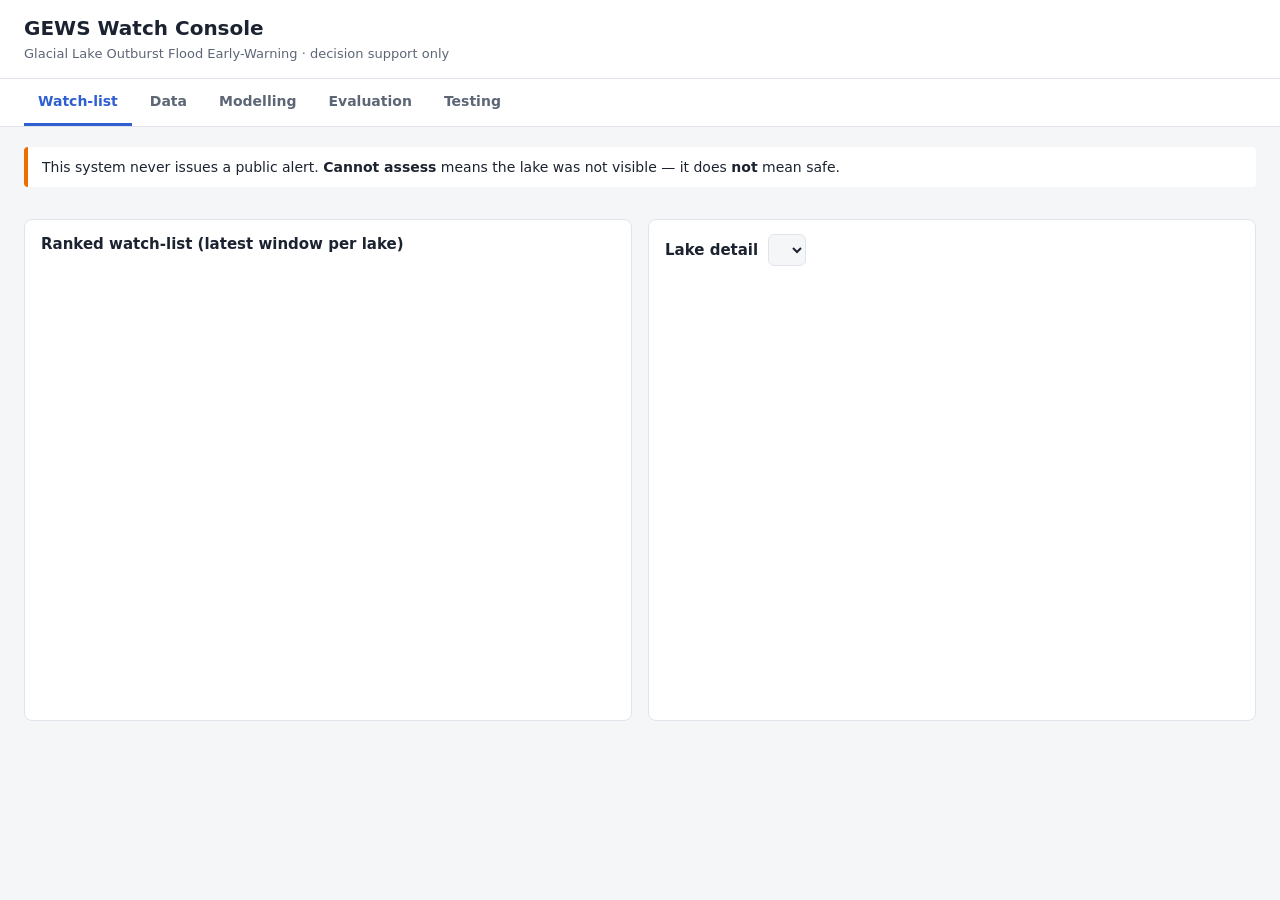
==== dashboard/frontend/index.html @ b3be7887 "your message" ====
<!doctype html>
<html lang="en">
<head>
  <meta charset="utf-8">
  <meta name="viewport" content="width=device-width, initial-scale=1">
  <title>GEWS Watch Console</title>
  <link rel="stylesheet" href="styles.css">
  <script src="/vendor/plotly.min.js"></script>
</head>
<body>
<header>
  <div class="brand">
    <h1>GEWS Watch Console</h1>
    <span class="sub">Glacial Lake Outburst Flood Early-Warning · decision support only</span>
  </div>
  <div id="versions" class="versions"></div>
</header>

<nav id="tabs">
  <button data-tab="watch" class="active">Watch-list</button>
  <button data-tab="data">Data</button>
  <button data-tab="model">Modelling</button>
  <button data-tab="eval">Evaluation</button>
  <button data-tab="tests">Testing</button>
</nav>

<main>
  <!-- WATCH-LIST -->
  <section id="tab-watch" class="tab active">
    <div class="notice">This system never issues a public alert. <b>Cannot assess</b> means the lake
      was not visible — it does <b>not</b> mean safe.</div>
    <div id="watch-kpis" class="kpis"></div>
    <div class="grid two">
      <div class="card">
        <h2>Ranked watch-list (latest window per lake)</h2>
        <div class="table-wrap"><table id="watch-table"></table></div>
      </div>
      <div class="card">
        <h2>Lake detail <select id="lake-select"></select></h2>
        <div id="lake-chart" class="chart tall"></div>
        <div id="lake-meta" class="meta"></div>
      </div>
    </div>
  </section>

  <!-- DATA -->
  <section id="tab-data" class="tab">
    <div id="data-kpis" class="kpis"></div>
    <div class="grid two">
      <div class="card"><h2>Signal coverage by lake (% of windows with a value)</h2>
        <div id="coverage-chart" class="chart tall"></div></div>
      <div class="card"><h2>Transformed signals <select id="data-lake-select"></select></h2>
        <div id="signals-chart" class="chart tall"></div></div>
    </div>
    <div class="grid two">
      <div class="card"><h2>Per-signal anomaly scores (Isolation Forest)</h2>
        <div id="persignal-chart" class="chart"></div></div>
      <div class="card"><h2>Descriptive statistics</h2>
        <div class="table-wrap"><table id="stats-table"></table></div></div>
    </div>
    <div class="card"><h2>Static terrain (DEM)</h2>
      <div class="table-wrap"><table id="dem-table"></table></div></div>
    <div class="card"><h2>Per-lake data inventory</h2>
      <div class="table-wrap short"><table id="inventory-table"></table></div></div>
  </section>

  <!-- MODELLING -->
  <section id="tab-model" class="tab">
    <div id="model-kpis" class="kpis"></div>
    <div class="grid two">
      <div class="card"><h2>Detector comparison</h2>
        <p class="hint">Run-up peak on South Lhonak (higher = sees the event) vs. false-alarm % on the other lakes (lower = calmer).</p>
        <div id="detector-chart" class="chart"></div></div>
      <div class="card"><h2>Signal ablation — peak run-up when one signal is dropped</h2>
        <div id="ablation-chart" class="chart"></div></div>
    </div>
    <div class="grid two">
      <div class="card"><h2>Risk-score distribution (assessed windows)</h2>
        <div id="hist-chart" class="chart"></div></div>
      <div class="card"><h2>Band mix by year</h2>
        <div id="year-chart" class="chart"></div></div>
    </div>
    <div class="grid two">
      <div class="card"><h2>Most frequent drivers</h2>
        <div id="driver-chart" class="chart"></div></div>
      <div class="card"><h2>Fusion weights &amp; configuration</h2>
        <div id="weights-chart" class="chart short"></div>
        <div id="config" class="meta"></div></div>
    </div>
    <div class="card"><h2>Abstention reasons</h2>
      <div class="table-wrap short"><table id="abstain-table"></table></div></div>
    <div class="card"><h2>Pipeline chart: South Lhonak 2023</h2>
      <img src="/api/images/south_lhonak_2023" alt="South Lhonak 2023 risk trajectory chart" class="figure"></div>
  </section>

  <!-- EVALUATION -->
  <section id="tab-eval" class="tab">
    <div class="actions"><button id="rerun-eval">Re-run evaluation</button><span id="rerun-status"></span></div>
    <div id="eval-kpis" class="kpis"></div>
    <div class="grid two">
      <div class="card"><h2>South Lhonak — weeks before the 4 Oct 2023 burst</h2>
        <div id="trajectory-chart" class="chart tall"></div></div>
      <div class="card"><h2>Threshold sweep — lead time vs. false alarms</h2>
        <div id="sweep-chart" class="chart tall"></div></div>
    </div>
    <div class="grid two">
      <div class="card"><h2>Detection metrics per band</h2>
        <div class="table-wrap"><table id="detection-table"></table></div></div>
      <div class="card"><h2>False alarms on control lakes</h2>
        <div id="fa-chart" class="chart"></div></div>
    </div>
    <div class="grid two">
      <div class="card"><h2>Leak / cheating check</h2><div id="leak" class="meta"></div></div>
      <div class="card"><h2>Unseen-lake generalisation</h2>
        <div id="unseen-chart" class="chart"></div></div>
    </div>
    <div class="card"><h2>Failure cases (worst false alarms)</h2>
      <div class="table-wrap"><table id="failure-table"></table></div></div>
    <div class="card"><h2>Pipeline chart: evaluation dashboard</h2>
      <img src="/api/images/evaluation_dashboard" alt="Evaluation dashboard chart from the pipeline" class="figure"></div>
  </section>

  <!-- TESTING -->
  <section id="tab-tests" class="tab">
    <div class="actions"><button id="run-tests">Run test suite</button><span id="tests-status"></span></div>
    <div id="test-kpis" class="kpis"></div>
    <div class="grid two">
      <div class="card"><h2>Test results</h2>
        <div class="table-wrap"><table id="tests-table"></table></div></div>
      <div class="card"><h2>Duration per test (ms)</h2>
        <div id="tests-chart" class="chart tall"></div></div>
    </div>
    <div class="card"><h2>pytest output</h2><pre id="tests-log"></pre></div>
  </section>
</main>

<script src="app.js"></script>
</body>
</html>
---- dashboard/frontend/styles.css ----
:root {
  --bg: #f5f6f8; --panel: #ffffff; --ink: #1c2330; --muted: #5d6675; --line: #e1e4ea;
  --accent: #2f5fd0;
  --high: #c62828; --concern: #ef6c00; --watch: #f2b705; --ok: #3a8f5c; --abst: #8b929c;
}
@media (prefers-color-scheme: dark) {
  :root:not([data-theme="light"]) {
    --bg: #11151c; --panel: #1a2029; --ink: #e6e9ee; --muted: #9aa3b1; --line: #2b3340;
    --accent: #7aa2ff;
  }
}
:root[data-theme="dark"] {
  --bg: #11151c; --panel: #1a2029; --ink: #e6e9ee; --muted: #9aa3b1; --line: #2b3340;
  --accent: #7aa2ff;
}

* { box-sizing: border-box; }
body { margin: 0; background: var(--bg); color: var(--ink);
  font: 14px/1.45 system-ui, -apple-system, "Segoe UI", Roboto, sans-serif; }
header { display: flex; justify-content: space-between; align-items: center; flex-wrap: wrap;
  gap: 8px; padding: 14px 24px; background: var(--panel); border-bottom: 1px solid var(--line); }
h1 { margin: 0; font-size: 20px; }
.sub { color: var(--muted); font-size: 13px; }
.versions { color: var(--muted); font-size: 12px; text-align: right; }
nav { display: flex; gap: 4px; padding: 0 24px; background: var(--panel);
  border-bottom: 1px solid var(--line); overflow-x: auto; }
nav button { background: none; border: 0; border-bottom: 3px solid transparent; color: var(--muted);
  padding: 12px 14px; font: inherit; font-weight: 600; cursor: pointer; white-space: nowrap; }
nav button.active { color: var(--accent); border-bottom-color: var(--accent); }
main { padding: 20px 24px; max-width: 1500px; margin: 0 auto; }
.tab { display: none; } .tab.active { display: block; }

.notice { background: var(--panel); border-left: 4px solid var(--concern); padding: 10px 14px;
  margin-bottom: 16px; border-radius: 4px; }
.kpis { display: grid; grid-template-columns: repeat(auto-fit, minmax(160px, 1fr)); gap: 12px; margin-bottom: 16px; }
.kpi { background: var(--panel); border: 1px solid var(--line); border-radius: 8px; padding: 12px 14px; }
.kpi .v { font-size: 24px; font-weight: 700; }
.kpi .l { color: var(--muted); font-size: 12px; }
.grid.two { display: grid; grid-template-columns: 1fr 1fr; gap: 16px; }
@media (max-width: 1000px) { .grid.two { grid-template-columns: 1fr; } main, header, nav { padding-left: 16px; padding-right: 16px; } }
.card { background: var(--panel); border: 1px solid var(--line); border-radius: 8px; padding: 14px 16px;
  margin-bottom: 16px; min-width: 0; }
.card h2 { margin: 0 0 10px; font-size: 15px; display: flex; gap: 10px; align-items: center; flex-wrap: wrap; }
.hint { color: var(--muted); margin: -4px 0 8px; font-size: 12px; }
.chart { height: 340px; } .chart.tall { height: 430px; } .chart.short { height: 220px; }
.meta { color: var(--muted); font-size: 13px; }
.meta b { color: var(--ink); }
.figure { max-width: 100%; border-radius: 4px; background: #fff; }

select, .actions button { font: inherit; padding: 5px 8px; border-radius: 6px; border: 1px solid var(--line);
  background: var(--bg); color: var(--ink); }
.actions { display: flex; align-items: center; gap: 12px; margin-bottom: 16px; }
.actions button { background: var(--accent); color: #fff; border: 0; padding: 8px 14px; font-weight: 600; cursor: pointer; }
.actions button:disabled { opacity: .6; cursor: wait; }

.table-wrap { overflow: auto; max-height: 520px; } .table-wrap.short { max-height: 320px; }
table { border-collapse: collapse; width: 100%; font-size: 13px; }
th, td { text-align: left; padding: 6px 8px; border-bottom: 1px solid var(--line); white-space: nowrap; }
th { position: sticky; top: 0; background: var(--panel); color: var(--muted); font-weight: 600; }
tbody tr:hover { background: var(--bg); }
tr.clickable { cursor: pointer; }
.pill { display: inline-block; padding: 1px 8px; border-radius: 10px; font-size: 12px; font-weight: 600; color: #fff; }
.pill.high { background: var(--high); } .pill.concern { background: var(--concern); }
.pill.watch { background: var(--watch); color: #222; } .pill.ok { background: var(--ok); }
.pill.cannot_assess { background: repeating-linear-gradient(45deg, var(--abst) 0 4px, #6d737c 4px 8px); }
.pill.passed { background: var(--ok); } .pill.failed { background: var(--high); } .pill.skipped { background: var(--abst); }
pre { background: var(--bg); padding: 10px; border-radius: 6px; overflow: auto; max-height: 360px; font-size: 12px; }
.good { color: var(--ok); font-weight: 700; } .bad { color: var(--high); font-weight: 700; }
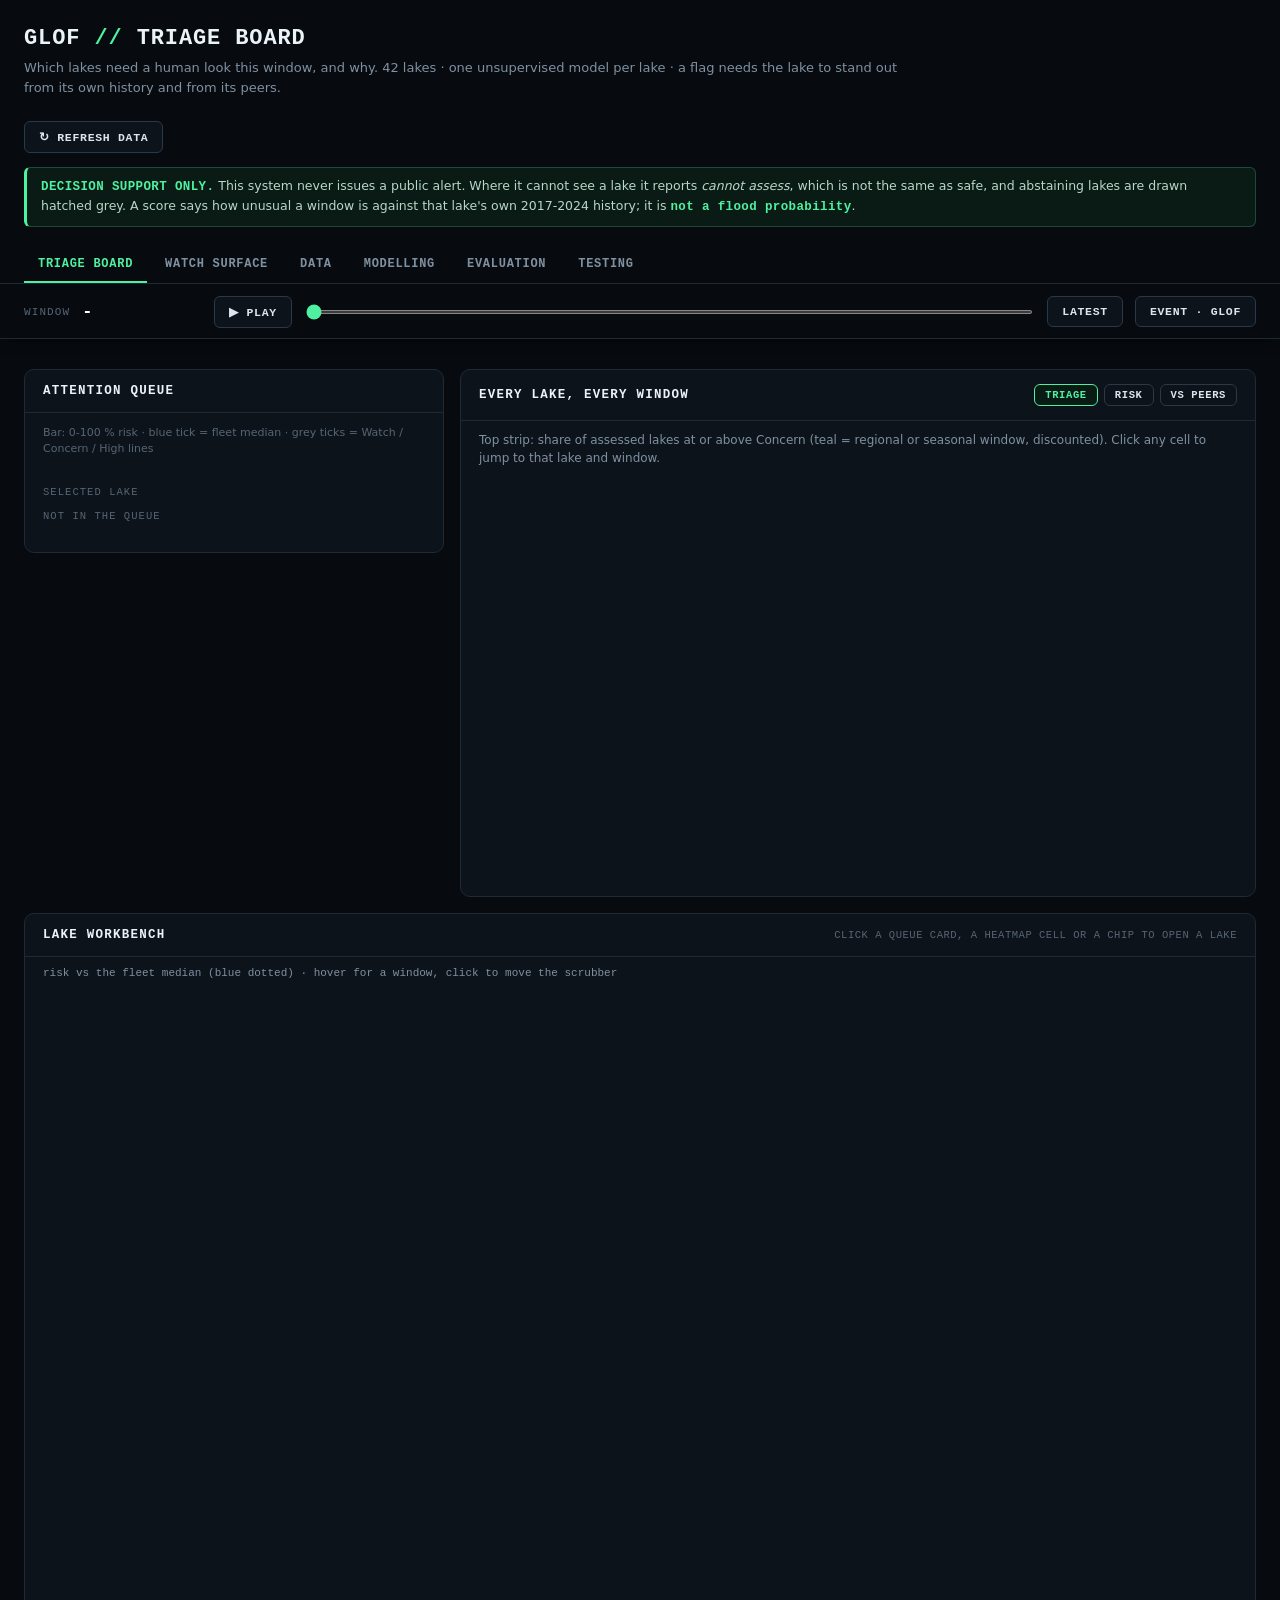
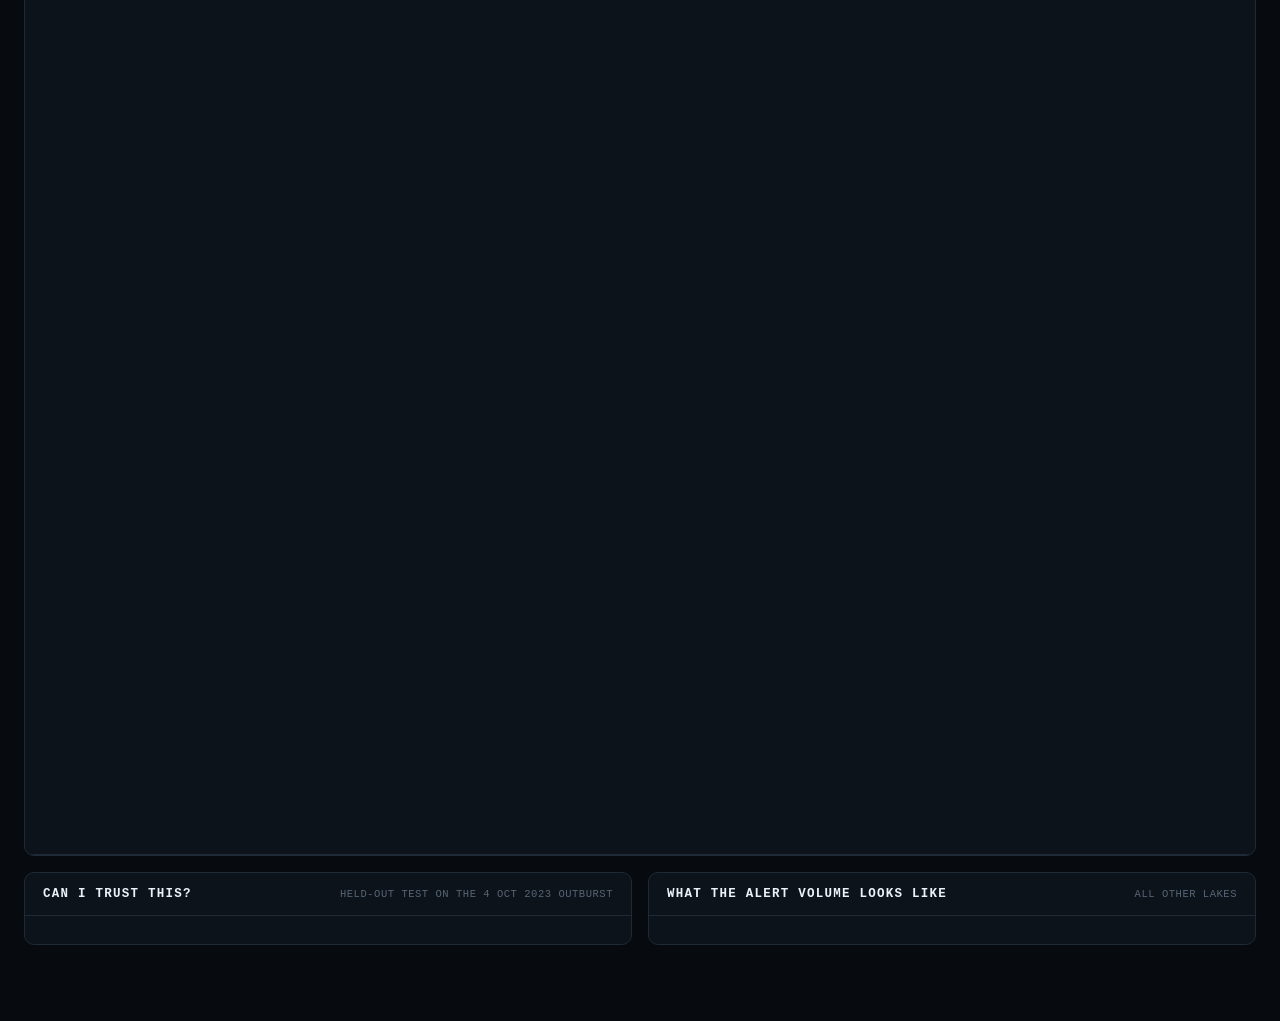
==== commit c6e6cbf3: "Add enhanced GLOF monitoring workflows Co-authored-by: Copilot <223556219+Copilot@users.noreply.gith" ====
--- a/dashboard/frontend/index.html
+++ b/dashboard/frontend/index.html
@@ -3,42 +3,112 @@
 <head>
   <meta charset="utf-8">
   <meta name="viewport" content="width=device-width, initial-scale=1">
-  <title>GEWS Watch Console</title>
+  <title>GEWS | GLOF Triage Board</title>
+  <link rel="icon" href="data:image/svg+xml,%3Csvg xmlns=%27http://www.w3.org/2000/svg%27 viewBox=%270 0 16 16%27%3E%3Cpath d=%27M1 13l5-9 3 5 2-3 4 7z%27 fill=%27%234ff0a0%27/%3E%3C/svg%3E">
   <link rel="stylesheet" href="styles.css">
   <script src="/vendor/plotly.min.js"></script>
 </head>
 <body>
 <header>
-  <div class="brand">
-    <h1>GEWS Watch Console</h1>
-    <span class="sub">Glacial Lake Outburst Flood Early-Warning · decision support only</span>
+  <h1>GLOF <i>//</i> TRIAGE BOARD</h1>
+  <p class="sub">Which lakes need a human look this window, and why. <span id="h-n">42</span> lakes · one unsupervised model per lake ·
+    a flag needs the lake to stand out from its own history and from its peers.</p>
+  <div class="chips" id="chips"></div>
+  <div class="refresh">
+    <button class="btn" id="refresh" title="Fetch the newest finished windows for every lake, re-score and re-evaluate (takes several minutes)">&#8635; Refresh data</button>
+    <span id="refresh-status" class="hint"></span>
   </div>
-  <div id="versions" class="versions"></div>
+  <div class="banner"><b>DECISION SUPPORT ONLY.</b> This system never issues a public alert. Where it cannot see a lake it reports
+    <i>cannot assess</i>, which is not the same as safe, and abstaining lakes are drawn hatched grey. A score says how unusual a window is
+    against that lake's own 2017-2024 history; it is <b>not a flood probability</b>.</div>
 </header>
 
 <nav id="tabs">
-  <button data-tab="watch" class="active">Watch-list</button>
+  <button data-tab="board" class="active">Triage board</button>
+  <button data-tab="surface">Watch surface</button>
   <button data-tab="data">Data</button>
   <button data-tab="model">Modelling</button>
   <button data-tab="eval">Evaluation</button>
   <button data-tab="tests">Testing</button>
 </nav>
 
+<div id="scrubwrap">
+  <div class="scrub">
+    <span class="lab">WINDOW</span>
+    <span class="when" id="when">-<small id="season"></small></span>
+    <button class="btn" id="play">&#9654; Play</button>
+    <input type="range" id="slider" min="0" max="0" value="0" aria-label="Observation window">
+    <button class="btn" id="latest">Latest</button>
+    <button class="btn" id="event">Event · <span id="event-label">GLOF</span></button>
+  </div>
+</div>
+
 <main>
-  <!-- WATCH-LIST -->
-  <section id="tab-watch" class="tab active">
-    <div class="notice">This system never issues a public alert. <b>Cannot assess</b> means the lake
-      was not visible — it does <b>not</b> mean safe.</div>
-    <div id="watch-kpis" class="kpis"></div>
-    <div class="grid two">
-      <div class="card">
-        <h2>Ranked watch-list (latest window per lake)</h2>
-        <div class="table-wrap"><table id="watch-table"></table></div>
-      </div>
-      <div class="card">
-        <h2>Lake detail <select id="lake-select"></select></h2>
-        <div id="lake-chart" class="chart tall"></div>
-        <div id="lake-meta" class="meta"></div>
+  <!-- TRIAGE BOARD -->
+  <section id="tab-board" class="tab active">
+    <div class="kpis" id="board-kpis"></div>
+    <div class="grid board">
+      <div class="card">
+        <h2>Attention queue <span class="r" id="q-count"></span></h2>
+        <div class="q-legend">Bar: 0-100 % risk · blue tick = fleet median · grey ticks = Watch / Concern / High lines</div>
+        <div class="queue" id="queue"></div>
+        <div class="sect">Selected lake</div>
+        <div id="lakecard"></div>
+        <div class="sect">Not in the queue</div>
+        <div class="body" id="sidegroups"></div>
+      </div>
+      <div class="card">
+        <h2>Every lake, every window
+          <span class="seg" id="modes">
+            <button class="btn sm on" data-mode="triage">Triage</button>
+            <button class="btn sm" data-mode="risk">Risk</button>
+            <button class="btn sm" data-mode="peers">Vs peers</button>
+          </span></h2>
+        <div class="note tight">Top strip: share of assessed lakes at or above Concern (teal = regional or seasonal window, discounted). Click any cell to jump to that lake and window.</div>
+        <div class="hm-wrap"><canvas id="heat"></canvas></div>
+        <div class="legend" id="heat-legend"></div>
+      </div>
+    </div>
+
+    <div class="card" id="workbench">
+      <h2>Lake workbench <span class="r">click a queue card, a heatmap cell or a chip to open a lake</span></h2>
+      <div class="wb">
+        <div style="display:flex;justify-content:space-between;gap:12px;flex-wrap:wrap;align-items:baseline">
+          <div><b id="wb-name" style="font:700 17px var(--mono)"></b> <span id="wb-pill"></span></div>
+          <span class="meta" id="wb-meta"></span>
+        </div>
+        <div class="tt" id="wb-tip">risk vs the fleet median (blue dotted) · hover for a window, click to move the scrubber</div>
+        <canvas id="wb-risk" height="250"></canvas>
+      </div>
+      <div class="sigchips" id="sigchips"></div>
+      <div class="wb" style="padding-top:0"><canvas id="wb-sig" height="110"></canvas></div>
+      <div class="wbfoot" id="wbfoot"></div>
+    </div>
+
+    <div class="grid two">
+      <div class="card"><h2>Can I trust this? <span class="r">held-out test on the 4 Oct 2023 outburst</span></h2>
+        <div class="body" id="trust"></div></div>
+      <div class="card"><h2>What the alert volume looks like <span class="r">all other lakes</span></h2>
+        <div class="table-wrap"><table id="volume"></table></div>
+        <div class="note tight" id="volume-note"></div></div>
+    </div>
+  </section>
+
+  <!-- WATCH SURFACE -->
+  <section id="tab-surface" class="tab">
+    <div class="grid board" style="grid-template-columns: 1fr minmax(380px, 560px)">
+      <div class="card">
+        <h2>Watch surface <span class="r legend" id="surf-legend"></span></h2>
+        <div class="surf">
+          <div class="hud">ASSESSMENT WINDOW<strong id="surf-when">-</strong></div>
+          <canvas id="surf"></canvas>
+          <div class="tip" id="surf-tip"></div>
+        </div>
+        <div class="note tight">Column height is the risk score. Drag to rotate. Lakes sit at their seed coordinates (west to east, north at the back); a lake with no coordinates on file is placed beside its region.</div>
+      </div>
+      <div class="card">
+        <h2>Ranked watch-list <span class="r" id="rank-count"></span></h2>
+        <div class="table-wrap" style="max-height:540px"><table id="rank"></table></div>
       </div>
     </div>
   </section>
@@ -67,6 +137,9 @@
   <!-- MODELLING -->
   <section id="tab-model" class="tab">
     <div id="model-kpis" class="kpis"></div>
+    <div class="card"><h2>Model v2 vs v1 <span class="r">same data, same evaluation code</span></h2>
+      <div class="table-wrap"><table id="v2-table"></table></div>
+      <div class="note tight" id="v2-note"></div></div>
     <div class="grid two">
       <div class="card"><h2>Detector comparison</h2>
         <p class="hint">Run-up peak on South Lhonak (higher = sees the event) vs. false-alarm % on the other lakes (lower = calmer).</p>
@@ -134,6 +207,7 @@
   </section>
 </main>
 
+<script src="board.js"></script>
 <script src="app.js"></script>
 </body>
 </html>
--- a/dashboard/frontend/styles.css
+++ b/dashboard/frontend/styles.css
@@ -1,68 +1,146 @@
+/* GEWS Watch Console: dark operations theme (triage board, watch surface, pipeline tabs) */
 :root {
-  --bg: #f5f6f8; --panel: #ffffff; --ink: #1c2330; --muted: #5d6675; --line: #e1e4ea;
-  --accent: #2f5fd0;
-  --high: #c62828; --concern: #ef6c00; --watch: #f2b705; --ok: #3a8f5c; --abst: #8b929c;
+  --bg: #070b10; --panel: #0d131b; --panel2: #111a24; --ink: #dbe6ee; --muted: #7f90a0; --dim: #566574;
+  --line: #1e2a36; --line2: #2a3948; --accent: #4ff0a0;
+  --high: #ff4d79; --concern: #ff9b3d; --watch: #f5c542; --regional: #4cc3d9; --ok: #3a9b6a; --abst: #6b7580;
+  --mono: "JetBrains Mono", ui-monospace, "SF Mono", SFMono-Regular, Menlo, Consolas, "Liberation Mono", monospace;
+  --sans: system-ui, -apple-system, "Segoe UI", Roboto, sans-serif;
 }
-@media (prefers-color-scheme: dark) {
-  :root:not([data-theme="light"]) {
-    --bg: #11151c; --panel: #1a2029; --ink: #e6e9ee; --muted: #9aa3b1; --line: #2b3340;
-    --accent: #7aa2ff;
-  }
-}
-:root[data-theme="dark"] {
-  --bg: #11151c; --panel: #1a2029; --ink: #e6e9ee; --muted: #9aa3b1; --line: #2b3340;
-  --accent: #7aa2ff;
-}
+* { box-sizing: border-box; }
+html { scroll-behavior: smooth; }
+body { margin: 0; background: var(--bg); color: var(--ink); font: 13px/1.5 var(--sans); }
+b { color: #fff; font-weight: 600; }
 
-* { box-sizing: border-box; }
-body { margin: 0; background: var(--bg); color: var(--ink);
-  font: 14px/1.45 system-ui, -apple-system, "Segoe UI", Roboto, sans-serif; }
-header { display: flex; justify-content: space-between; align-items: center; flex-wrap: wrap;
-  gap: 8px; padding: 14px 24px; background: var(--panel); border-bottom: 1px solid var(--line); }
-h1 { margin: 0; font-size: 20px; }
-.sub { color: var(--muted); font-size: 13px; }
-.versions { color: var(--muted); font-size: 12px; text-align: right; }
-nav { display: flex; gap: 4px; padding: 0 24px; background: var(--panel);
-  border-bottom: 1px solid var(--line); overflow-x: auto; }
-nav button { background: none; border: 0; border-bottom: 3px solid transparent; color: var(--muted);
-  padding: 12px 14px; font: inherit; font-weight: 600; cursor: pointer; white-space: nowrap; }
-nav button.active { color: var(--accent); border-bottom-color: var(--accent); }
-main { padding: 20px 24px; max-width: 1500px; margin: 0 auto; }
+/* ---------- header ---------- */
+header { max-width: 1500px; margin: 0 auto; padding: 26px 24px 6px; }
+h1 { margin: 0; font: 700 22px/1.2 var(--mono); letter-spacing: .04em; color: #eaf3f8; }
+h1 i { color: var(--accent); font-style: normal; }
+.sub { color: var(--muted); margin: 6px 0 14px; max-width: 900px; }
+.chips { display: flex; flex-wrap: wrap; gap: 8px; }
+.chip { font: 11.5px var(--mono); padding: 4px 11px; border-radius: 999px; border: 1px solid var(--line2); color: #aebccb; background: var(--panel); }
+.chip.good { color: var(--accent); border-color: #1f5b44; } .chip.warn { color: var(--watch); border-color: #5b4a1b; }
+.chip.bad { color: var(--high); border-color: #5b1f30; }
+.banner { margin: 14px 0 0; padding: 9px 14px; border: 1px solid #1c4a38; border-left: 3px solid var(--accent); background: #0a1a14;
+  border-radius: 6px; color: #b7d8c8; font-size: 12.5px; }
+.banner b { color: var(--accent); font-family: var(--mono); letter-spacing: .03em; }
+
+/* ---------- nav + scrubber ---------- */
+nav { max-width: 1500px; margin: 14px auto 0; padding: 0 24px; display: flex; gap: 4px; overflow-x: auto; border-bottom: 1px solid var(--line); }
+nav button { background: none; border: 0; border-bottom: 2px solid transparent; color: var(--muted); padding: 10px 14px;
+  font: 600 12px var(--mono); letter-spacing: .06em; text-transform: uppercase; cursor: pointer; white-space: nowrap; }
+nav button:hover { color: var(--ink); } nav button.active { color: var(--accent); border-bottom-color: var(--accent); }
+#scrubwrap { position: sticky; top: 0; z-index: 20; background: var(--bg); border-bottom: 1px solid var(--line); box-shadow: 0 8px 14px -8px rgba(0,0,0,.8); }
+#workbench { scroll-margin-top: 84px; }
+.scrub { max-width: 1500px; margin: 0 auto; padding: 12px 24px 10px; display: flex; align-items: center; gap: 12px; flex-wrap: wrap; }
+.scrub .lab { font: 11px var(--mono); color: var(--dim); letter-spacing: .1em; }
+.scrub .when { font: 700 17px var(--mono); color: #fff; min-width: 120px; }
+.scrub .when small { display: block; font: 10px var(--mono); color: var(--dim); letter-spacing: .08em; font-weight: 400; }
+.scrub input[type=range] { flex: 1; min-width: 180px; accent-color: var(--accent); height: 4px; }
+.btn { font: 600 11.5px var(--mono); letter-spacing: .06em; text-transform: uppercase; color: var(--ink); background: var(--panel);
+  border: 1px solid var(--line2); border-radius: 6px; padding: 8px 14px; cursor: pointer; }
+.btn:hover { border-color: var(--accent); color: var(--accent); } .btn:disabled { opacity: .5; cursor: wait; }
+.btn.on { border-color: var(--accent); color: var(--accent); background: #0a1a14; }
+.btn.sm { padding: 4px 10px; font-size: 10.5px; }
+
+main { max-width: 1500px; margin: 0 auto; padding: 14px 24px 60px; }
 .tab { display: none; } .tab.active { display: block; }
 
-.notice { background: var(--panel); border-left: 4px solid var(--concern); padding: 10px 14px;
-  margin-bottom: 16px; border-radius: 4px; }
-.kpis { display: grid; grid-template-columns: repeat(auto-fit, minmax(160px, 1fr)); gap: 12px; margin-bottom: 16px; }
-.kpi { background: var(--panel); border: 1px solid var(--line); border-radius: 8px; padding: 12px 14px; }
-.kpi .v { font-size: 24px; font-weight: 700; }
-.kpi .l { color: var(--muted); font-size: 12px; }
+/* ---------- cards / kpis ---------- */
+.card { background: var(--panel); border: 1px solid var(--line); border-radius: 10px; padding: 0; margin-bottom: 16px; min-width: 0; overflow: hidden; }
+.card > h2 { margin: 0; padding: 14px 18px; font: 700 12.5px var(--mono); letter-spacing: .1em; text-transform: uppercase;
+  color: #eaf3f8; display: flex; gap: 10px; align-items: center; flex-wrap: wrap; justify-content: space-between; border-bottom: 1px solid var(--line); }
+.card > h2 .r { font-weight: 400; color: var(--dim); font-size: 10.5px; letter-spacing: .05em; }
+.card > .body { padding: 14px 18px; }
+.card > .chart, .card > .meta, .card > .hint, .card > img, .card > pre, .card > #config, .card > #leak { margin-left: 18px; margin-right: 18px; }
+.card > .chart, .card > .meta, .card > .hint, .card > img, .card > pre, .card > #config, .card > #leak { margin-top: 12px; }
+.card > .chart:last-child, .card > .meta:last-child, .card > img:last-child { margin-bottom: 14px; }
+.kpis { display: grid; grid-template-columns: repeat(auto-fit, minmax(170px, 1fr)); gap: 12px; margin-bottom: 16px; }
+.kpi { background: var(--panel); border: 1px solid var(--line); border-top: 3px solid var(--line2); border-radius: 8px; padding: 12px 16px; }
+.kpi .v { font: 700 28px/1.1 var(--mono); color: #fff; } .kpi .l { color: var(--muted); font-size: 12px; margin-top: 4px; }
+.kpi .t { font: 10.5px var(--mono); color: var(--dim); letter-spacing: .1em; text-transform: uppercase; margin-bottom: 6px; }
+.kpi.c-high { border-top-color: var(--high); } .kpi.c-high .v { color: var(--high); }
+.kpi.c-concern { border-top-color: var(--concern); } .kpi.c-concern .v { color: var(--concern); }
+.kpi.c-watch { border-top-color: var(--watch); } .kpi.c-watch .v { color: var(--watch); }
+.kpi.c-regional { border-top-color: var(--regional); } .kpi.c-regional .v { color: var(--regional); }
+.kpi.c-cannot_assess { border-top-color: var(--abst); } .kpi.c-cannot_assess .v { color: #9aa6b2; }
+.kpi.c-clear { border-top-color: var(--ok); } .kpi.c-clear .v { color: #49c27f; }
 .grid.two { display: grid; grid-template-columns: 1fr 1fr; gap: 16px; }
-@media (max-width: 1000px) { .grid.two { grid-template-columns: 1fr; } main, header, nav { padding-left: 16px; padding-right: 16px; } }
-.card { background: var(--panel); border: 1px solid var(--line); border-radius: 8px; padding: 14px 16px;
-  margin-bottom: 16px; min-width: 0; }
-.card h2 { margin: 0 0 10px; font-size: 15px; display: flex; gap: 10px; align-items: center; flex-wrap: wrap; }
-.hint { color: var(--muted); margin: -4px 0 8px; font-size: 12px; }
+.grid.board { display: grid; grid-template-columns: minmax(330px, 420px) 1fr; gap: 16px; align-items: start; }
+@media (max-width: 1050px) { .grid.two, .grid.board { grid-template-columns: 1fr; } main, header, nav, .scrub { padding-left: 14px; padding-right: 14px; } }
+.hint { color: var(--muted); font-size: 12px; } .meta { color: var(--muted); font-size: 12.5px; } .meta b { color: var(--ink); }
 .chart { height: 340px; } .chart.tall { height: 430px; } .chart.short { height: 220px; }
-.meta { color: var(--muted); font-size: 13px; }
-.meta b { color: var(--ink); }
-.figure { max-width: 100%; border-radius: 4px; background: #fff; }
+.figure { max-width: calc(100% - 36px); border-radius: 6px; background: #fff; }
 
-select, .actions button { font: inherit; padding: 5px 8px; border-radius: 6px; border: 1px solid var(--line);
-  background: var(--bg); color: var(--ink); }
-.actions { display: flex; align-items: center; gap: 12px; margin-bottom: 16px; }
-.actions button { background: var(--accent); color: #fff; border: 0; padding: 8px 14px; font-weight: 600; cursor: pointer; }
-.actions button:disabled { opacity: .6; cursor: wait; }
+/* ---------- tables + pills ---------- */
+.table-wrap { overflow: auto; max-height: 520px; margin: 0; } .table-wrap.short { max-height: 320px; }
+table { border-collapse: collapse; width: 100%; font-size: 12.5px; }
+th, td { text-align: left; padding: 7px 12px; border-bottom: 1px solid var(--line); white-space: nowrap; }
+th { position: sticky; top: 0; background: var(--panel); color: var(--dim); font: 600 10.5px var(--mono); letter-spacing: .08em; text-transform: uppercase; z-index: 1; }
+tbody tr:hover { background: var(--panel2); } tr.clickable { cursor: pointer; } tr.sel { background: #0f2a1f !important; }
+.pill { display: inline-block; padding: 1px 8px; border-radius: 4px; font: 700 10.5px var(--mono); letter-spacing: .05em; text-transform: uppercase;
+  border: 1px solid currentColor; background: transparent; white-space: nowrap; }
+.pill.high { color: var(--high); background: #2a0f18; } .pill.concern { color: var(--concern); background: #2a1a0b; }
+.pill.watch { color: var(--watch); background: #2a2209; } .pill.ok, .pill.clear, .pill.passed { color: #49c27f; background: #0b2016; }
+.pill.regional { color: var(--regional); background: #0a2229; } .pill.failed { color: var(--high); background: #2a0f18; }
+.pill.cannot_assess, .pill.skipped { color: #9aa6b2; background: repeating-linear-gradient(45deg, #151d26 0 4px, #1b2530 4px 8px); }
+.pill.conf { color: var(--accent); background: #0a1a14; text-transform: none; font-weight: 500; }
+.pill.conf.med { color: var(--watch); background: #2a2209; } .pill.conf.low { color: var(--concern); background: #2a1a0b; }
+.good { color: #49c27f; font-weight: 700; } .bad { color: var(--high); font-weight: 700; }
+pre { background: #05080c; border: 1px solid var(--line); padding: 10px; border-radius: 6px; overflow: auto; max-height: 360px; font: 11.5px var(--mono); color: #aebccb; }
+select { font: 12px var(--mono); padding: 5px 8px; border-radius: 6px; border: 1px solid var(--line2); background: var(--bg); color: var(--ink); }
+.actions { display: flex; align-items: center; gap: 12px; margin-bottom: 16px; color: var(--muted); }
+.actions button { font: 600 11.5px var(--mono); letter-spacing: .06em; text-transform: uppercase; background: var(--accent); color: #04120b; border: 0;
+  border-radius: 6px; padding: 9px 16px; cursor: pointer; } .actions button:disabled { opacity: .6; cursor: wait; }
 
-.table-wrap { overflow: auto; max-height: 520px; } .table-wrap.short { max-height: 320px; }
-table { border-collapse: collapse; width: 100%; font-size: 13px; }
-th, td { text-align: left; padding: 6px 8px; border-bottom: 1px solid var(--line); white-space: nowrap; }
-th { position: sticky; top: 0; background: var(--panel); color: var(--muted); font-weight: 600; }
-tbody tr:hover { background: var(--bg); }
-tr.clickable { cursor: pointer; }
-.pill { display: inline-block; padding: 1px 8px; border-radius: 10px; font-size: 12px; font-weight: 600; color: #fff; }
-.pill.high { background: var(--high); } .pill.concern { background: var(--concern); }
-.pill.watch { background: var(--watch); color: #222; } .pill.ok { background: var(--ok); }
-.pill.cannot_assess { background: repeating-linear-gradient(45deg, var(--abst) 0 4px, #6d737c 4px 8px); }
-.pill.passed { background: var(--ok); } .pill.failed { background: var(--high); } .pill.skipped { background: var(--abst); }
-pre { background: var(--bg); padding: 10px; border-radius: 6px; overflow: auto; max-height: 360px; font-size: 12px; }
-.good { color: var(--ok); font-weight: 700; } .bad { color: var(--high); font-weight: 700; }
+/* ---------- triage board ---------- */
+.queue { max-height: 430px; overflow-y: auto; margin: 0; padding: 0 12px 10px; }
+.q-legend { color: var(--dim); font-size: 11px; padding: 12px 18px 8px; }
+.qrow { display: grid; grid-template-columns: 1fr auto; gap: 2px 10px; padding: 10px 12px; margin: 6px 0; border: 1px solid var(--line);
+  border-left: 3px solid var(--line2); border-radius: 6px; background: var(--panel2); cursor: pointer; }
+.qrow:hover { border-color: var(--line2); } .qrow.sel { outline: 1px solid var(--accent); }
+.qrow.t-high { border-left-color: var(--high); } .qrow.t-concern { border-left-color: var(--concern); } .qrow.t-watch { border-left-color: var(--watch); }
+.qrow .n { font: 700 13px var(--mono); color: #fff; } .qrow .s { color: var(--dim); font: 11px var(--mono); }
+.qrow .rk { text-align: right; font: 700 15px var(--mono); } .qrow .gap { font: 10.5px var(--mono); color: var(--muted); text-align: right; }
+.qrow .bar { grid-column: 1 / -1; position: relative; height: 5px; background: #0a1017; border-radius: 3px; margin-top: 6px; }
+.qrow .bar i { position: absolute; top: 0; bottom: 0; left: 0; border-radius: 3px; }
+.qrow .bar u { position: absolute; top: -2px; bottom: -2px; width: 1px; background: #3a4a5a; } .qrow .bar em { position: absolute; top: -3px; bottom: -3px; width: 2px; background: #5b8cff; }
+.empty { margin: 10px 12px; padding: 14px; border: 1px solid #1c4a38; background: #0a1a14; border-radius: 8px; color: #b7d8c8; }
+.empty b { display: block; color: var(--accent); font-size: 14px; margin-bottom: 2px; }
+.chiprow { display: flex; flex-wrap: wrap; gap: 6px; padding: 4px 0 10px; }
+.mini { font: 11px var(--mono); padding: 3px 8px; border-radius: 4px; border: 1px solid var(--line2); background: var(--panel2); color: #aebccb; cursor: pointer; }
+.mini:hover { border-color: var(--accent); } .mini.regional { border-color: #1d5663; color: var(--regional); }
+.sect { font: 10.5px var(--mono); letter-spacing: .1em; color: var(--dim); text-transform: uppercase; padding: 10px 18px 2px; }
+.lakecard { margin: 6px 12px 14px; padding: 14px; border: 1px solid var(--line2); border-radius: 8px; background: var(--panel2); }
+.lakecard.t-high { border-color: #6b2438; } .lakecard.t-concern { border-color: #6b4220; } .lakecard.t-watch { border-color: #6b5a22; }
+.lakecard .hd { display: flex; gap: 8px; align-items: center; flex-wrap: wrap; }
+.lakecard .hd h3 { margin: 0; font: 700 16px var(--mono); color: #fff; }
+.lakecard ul { margin: 10px 0; padding-left: 18px; color: #b4c2cf; } .lakecard li { margin: 3px 0; }
+.lakecard .acts { display: flex; flex-wrap: wrap; gap: 8px; margin-top: 8px; }
+a.btn { display: inline-block; text-decoration: none; } .btn.primary { border-color: #1f5b44; color: var(--accent); background: #0a1a14; }
+.hm-wrap { padding: 4px 12px 10px; } .hm-wrap canvas, .wb canvas { display: block; width: 100%; }
+.seg { display: flex; gap: 6px; }
+.legend { display: flex; flex-wrap: wrap; gap: 14px; padding: 4px 18px 12px; font-size: 11px; color: var(--muted); }
+.legend span::before { content: ""; display: inline-block; width: 9px; height: 9px; border-radius: 2px; margin-right: 6px; background: var(--c); vertical-align: -1px; }
+.legend .hatch::before { background: repeating-linear-gradient(45deg, #3b4652 0 2px, #1a222b 2px 4px); }
+.wb { padding: 10px 18px 6px; } .wb .tt { font: 11px var(--mono); color: var(--muted); height: 18px; margin-bottom: 4px; }
+.sigchips { display: flex; gap: 8px; flex-wrap: wrap; padding: 4px 18px 8px; }
+.sigchips .mini.on { color: #04120b; font-weight: 700; }
+.wbfoot { display: grid; grid-template-columns: repeat(auto-fit, minmax(210px, 1fr)); gap: 0; border-top: 1px solid var(--line); margin-top: 8px; }
+.wbfoot > div { padding: 12px 18px; border-right: 1px solid var(--line); font-size: 12px; color: #b4c2cf; }
+.wbfoot h4 { margin: 0 0 6px; font: 600 10.5px var(--mono); letter-spacing: .1em; color: var(--dim); text-transform: uppercase; }
+.obsbar { height: 5px; background: #0a1017; border-radius: 3px; margin: 6px 0; overflow: hidden; } .obsbar i { display: block; height: 100%; background: var(--accent); }
+.note { padding: 0 18px 14px; color: var(--muted); font-size: 12px; } .note.tight { padding-top: 10px; }
+
+/* ---------- watch surface ---------- */
+.surf { position: relative; background: radial-gradient(ellipse at 50% 70%, #0b1f17 0%, #070d0f 70%); }
+.surf canvas { display: block; width: 100%; height: 470px; cursor: grab; } .surf canvas:active { cursor: grabbing; }
+.surf .hud { position: absolute; left: 18px; top: 12px; pointer-events: none; font: 10.5px var(--mono); color: var(--dim); letter-spacing: .1em; }
+.surf .hud strong { display: block; font: 700 22px var(--mono); color: var(--accent); letter-spacing: 0; margin-top: 2px; }
+.surf .tip { position: absolute; pointer-events: none; background: #05080c; border: 1px solid var(--line2); border-radius: 6px; padding: 6px 9px; font: 11px var(--mono); display: none; white-space: nowrap; }
+svg.spark { width: 84px; height: 22px; display: block; }
+.r.legend { padding: 0; } .r.legend span { margin-left: 12px; }
+@media (max-width: 700px) { #scrubwrap { position: static; } }
+.refresh { display: flex; align-items: center; gap: 12px; margin-top: 10px; flex-wrap: wrap; }
+#refresh-status { font: 11.5px var(--mono); color: var(--muted); } #refresh-status.run { color: var(--watch); } #refresh-status.ok { color: var(--accent); } #refresh-status.bad { color: var(--high); }
+.btn.spin::before { content: ""; display: inline-block; width: 9px; height: 9px; margin-right: 8px; border: 2px solid var(--watch); border-right-color: transparent; border-radius: 50%; animation: sp .8s linear infinite; vertical-align: -1px; }
+@keyframes sp { to { transform: rotate(360deg); } }
